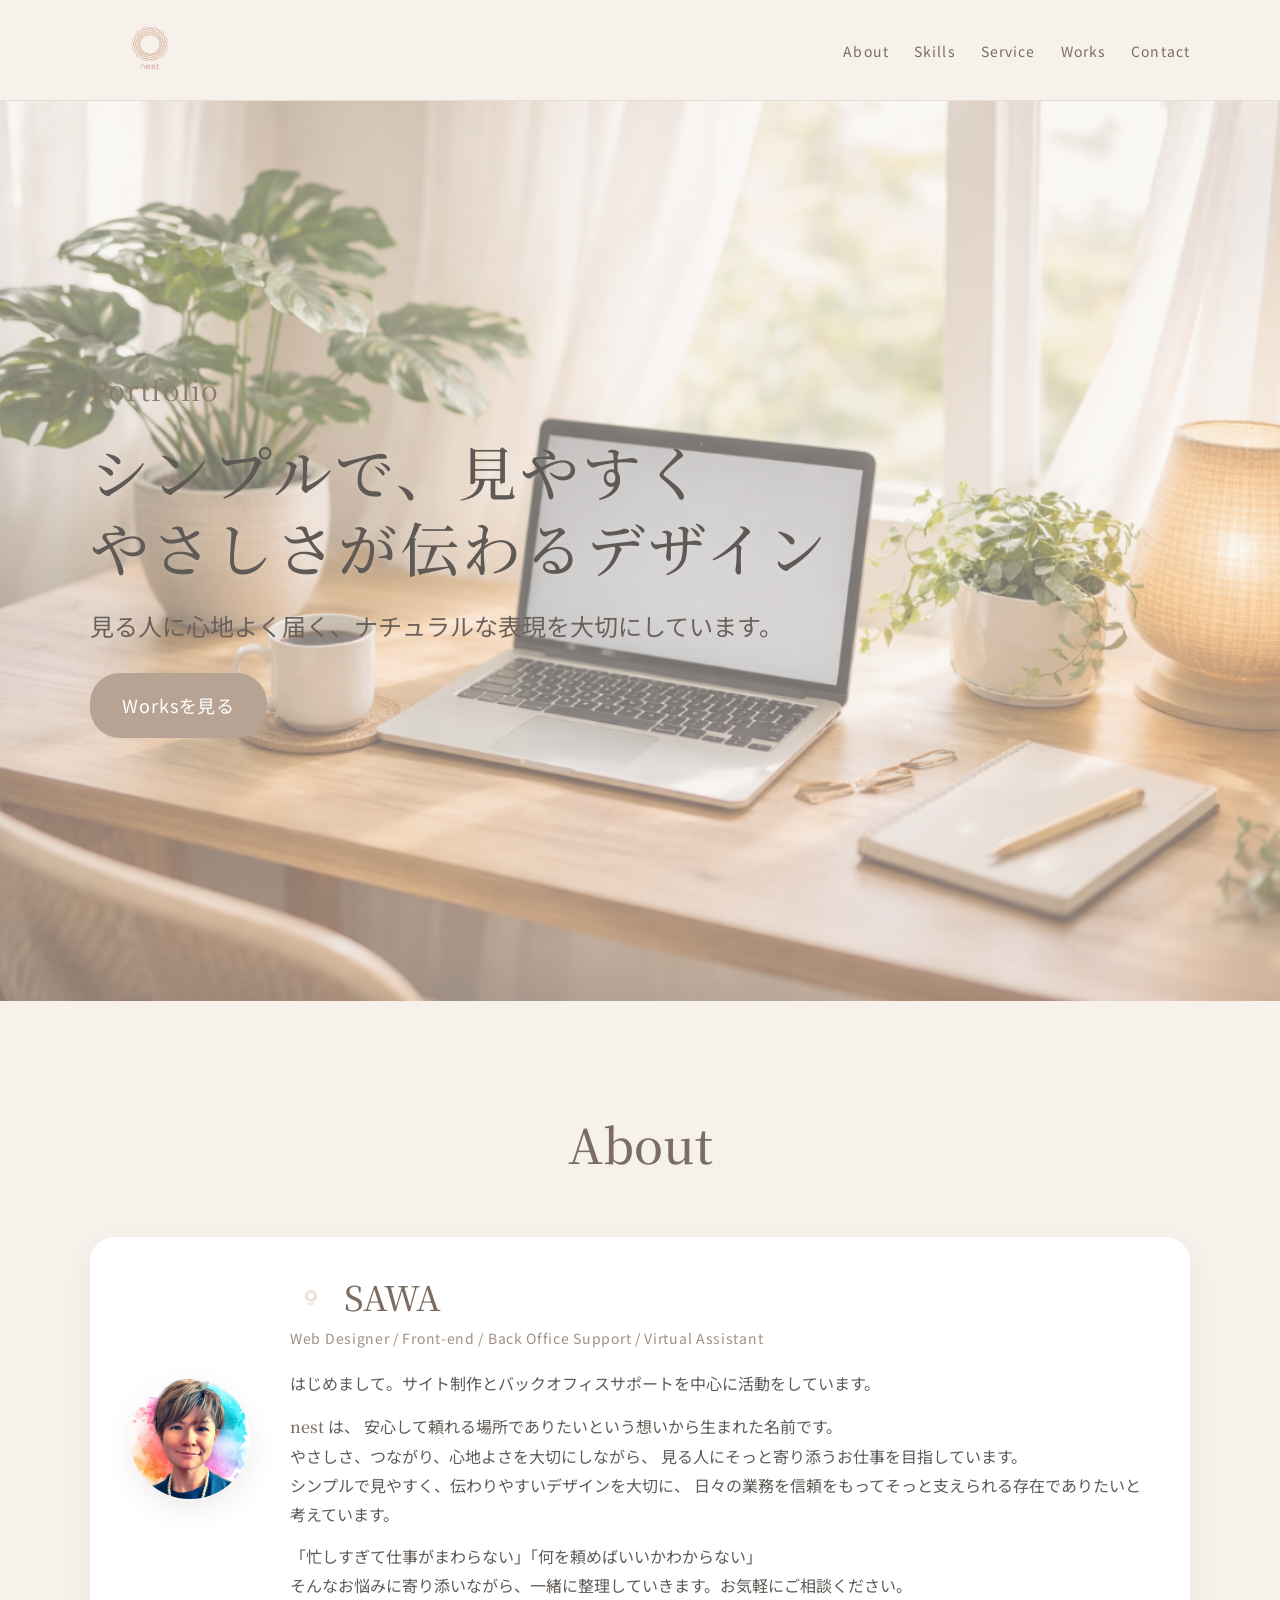
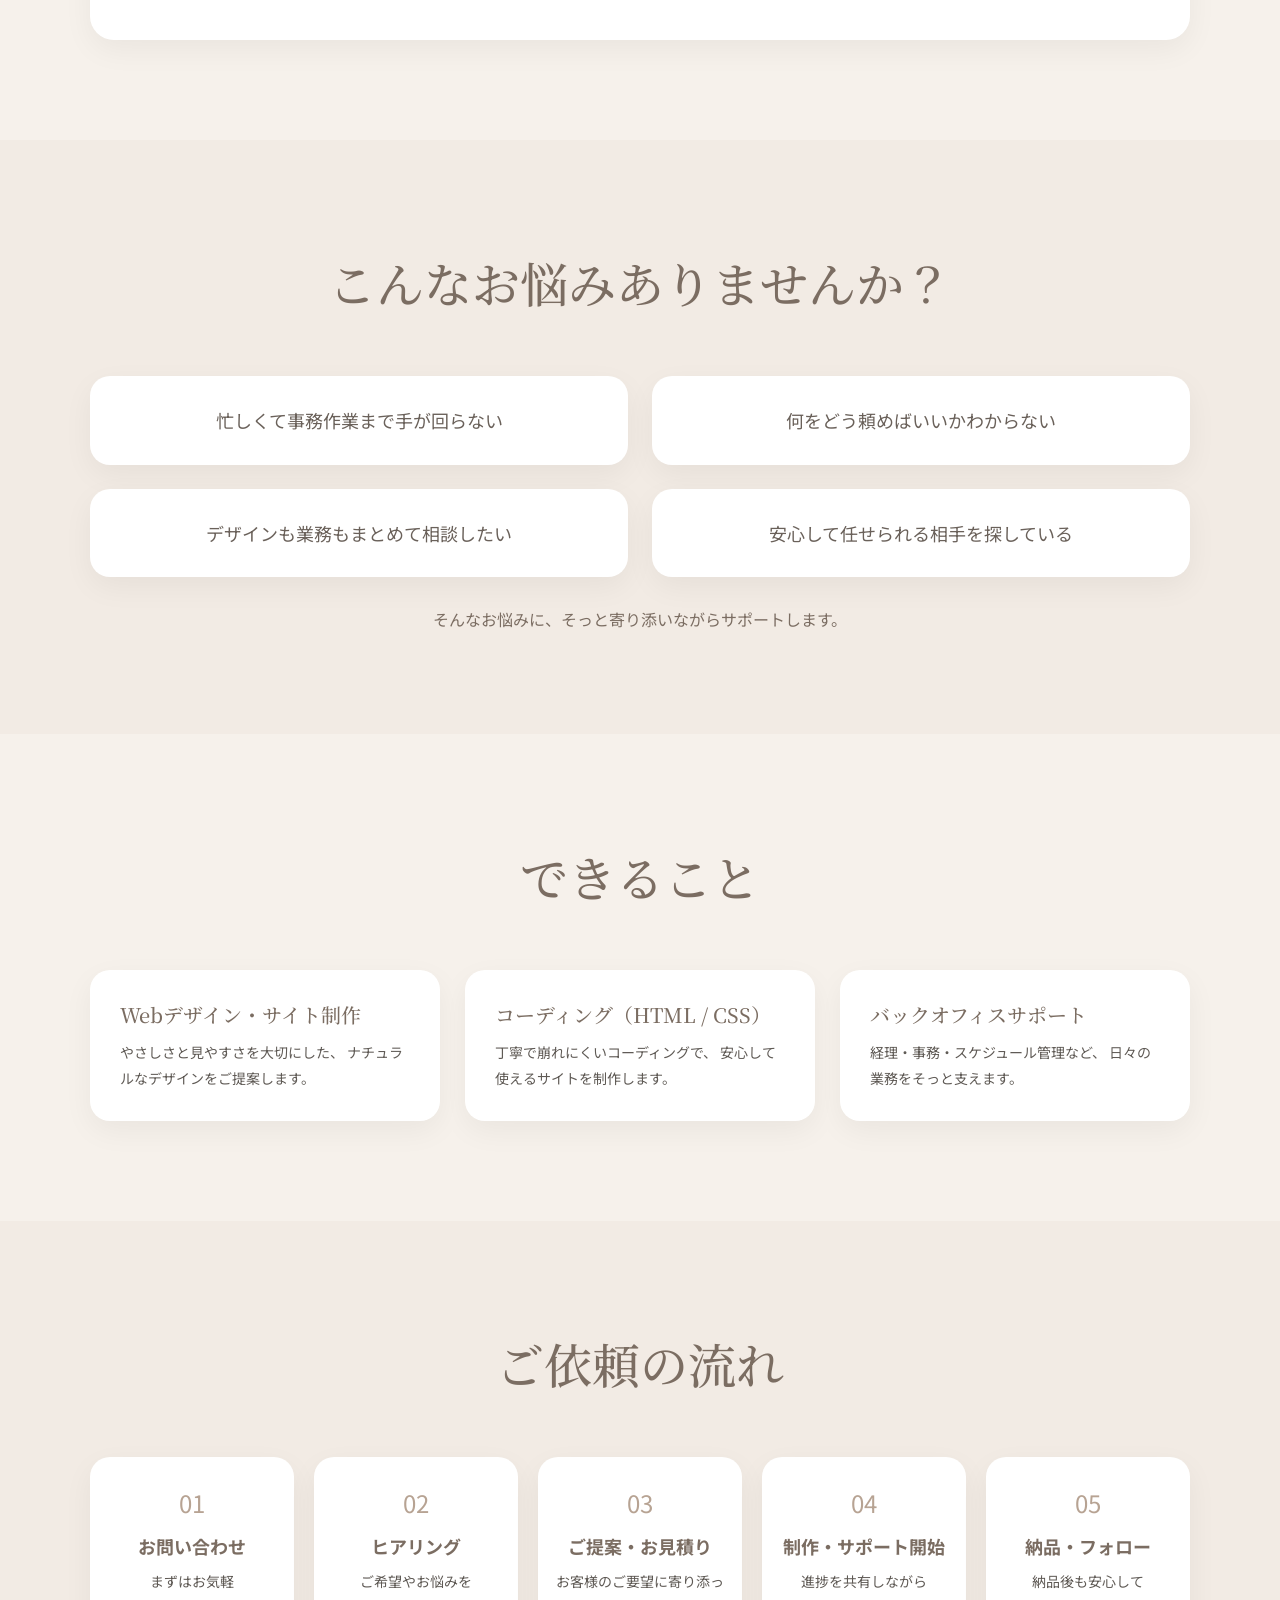
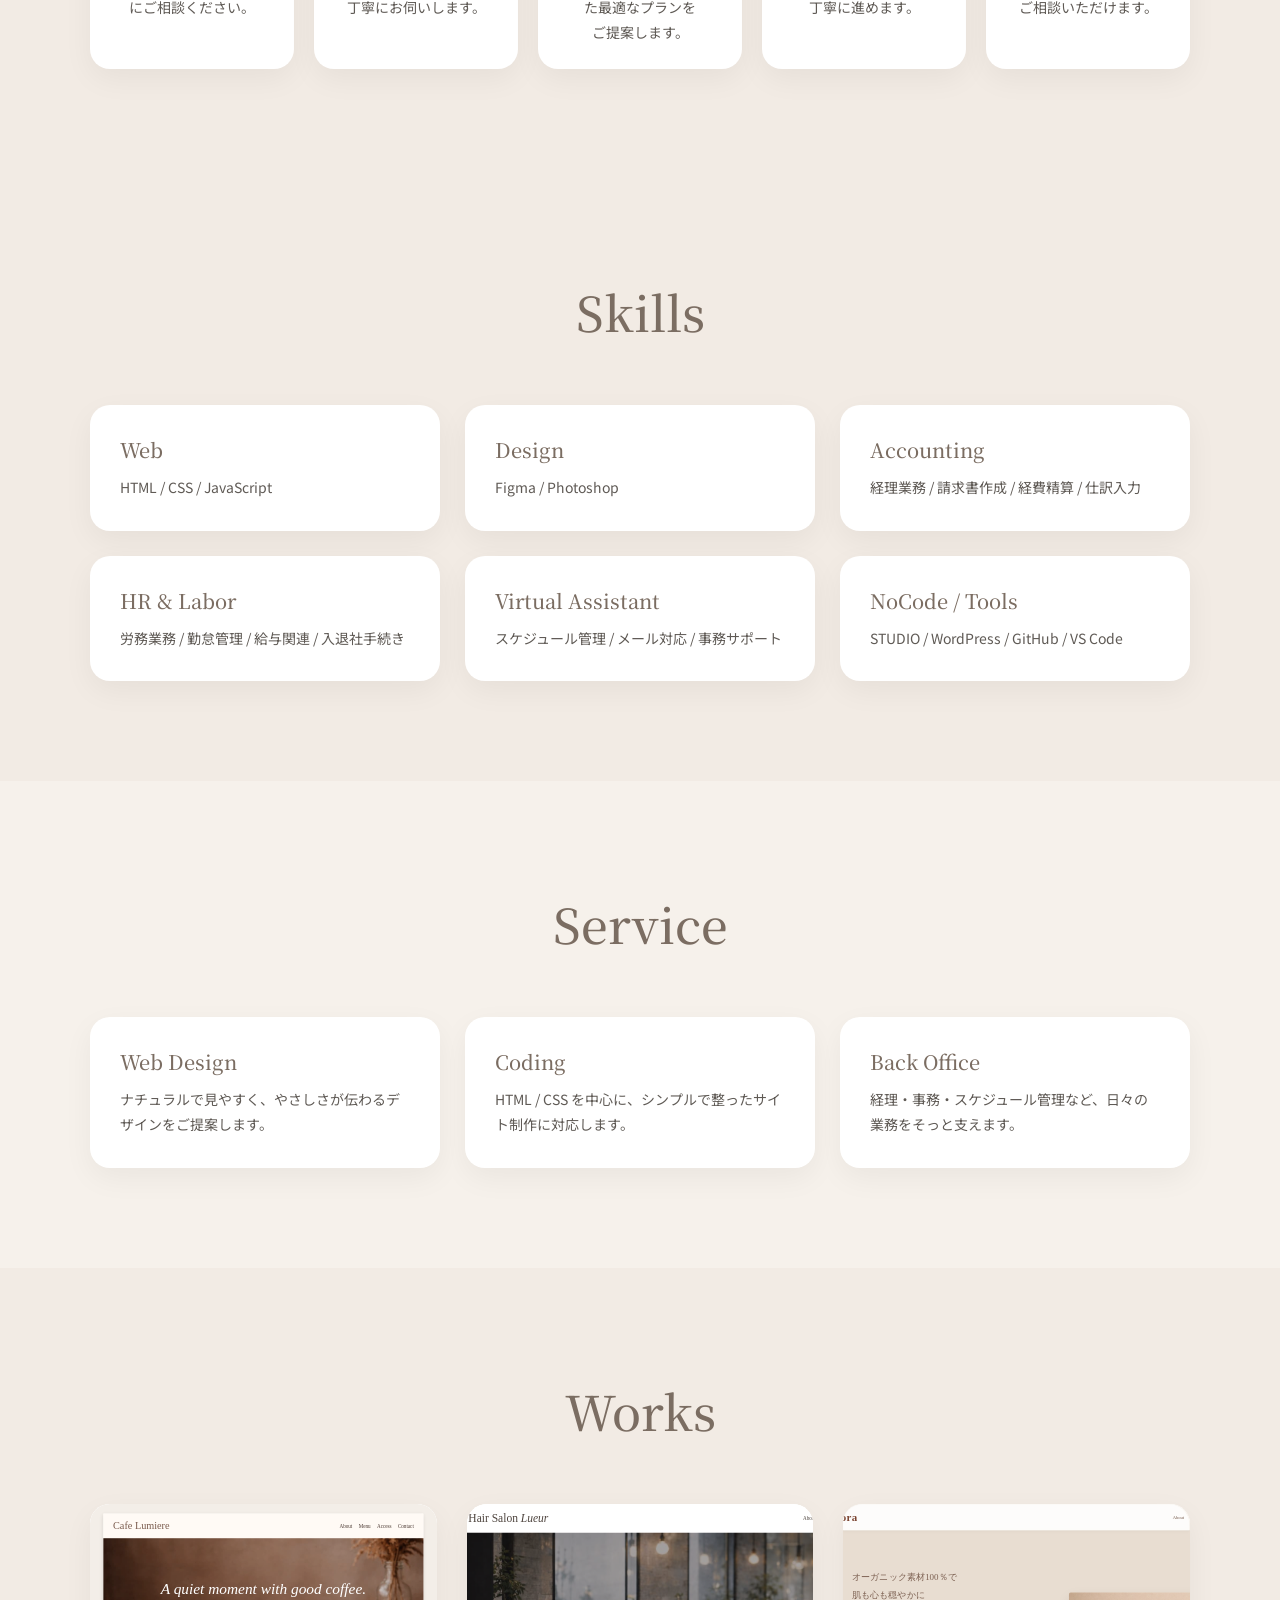
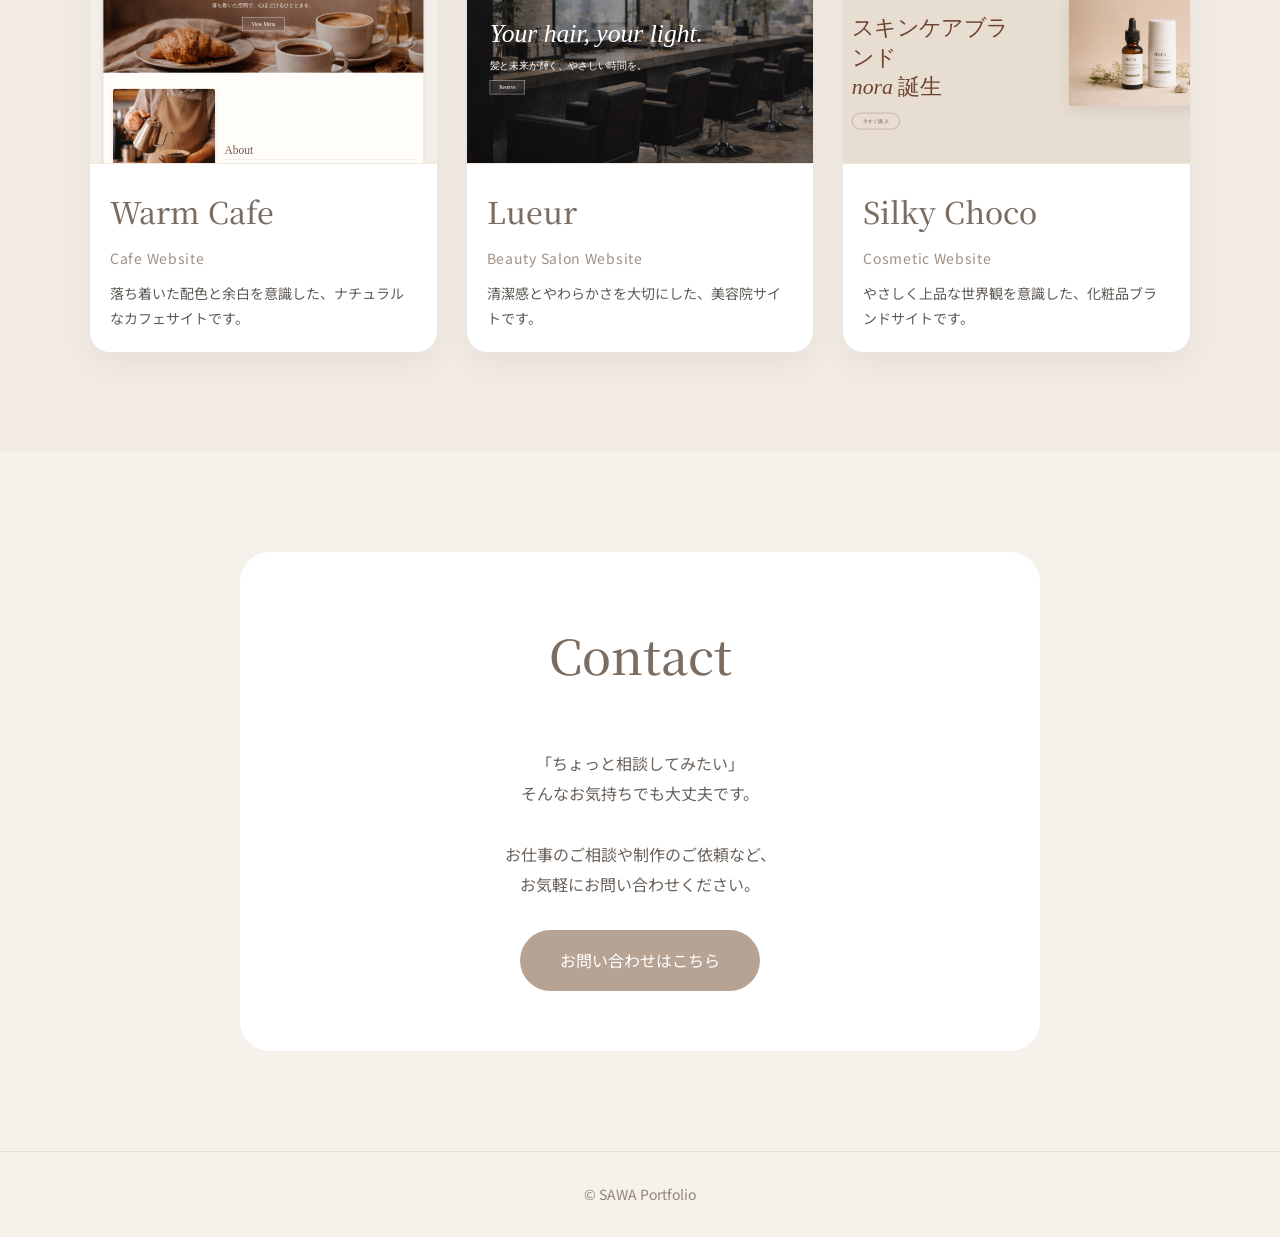
==== index.html @ d8941f95 "Add files via upload" ====
<!DOCTYPE html>
<html lang="ja">
<head>
  <meta charset="UTF-8">
  <meta name="viewport" content="width=device-width, initial-scale=1.0">
  <title>SAWA Portfolio</title>
  <meta name="description" content="Webデザインとサイト制作、バックオフィスサポートを中心に活動するSAWAのポートフォリオサイトです。何をつくりたいかわからないお悩みにも寄り添い、一緒に形にしていきます。">

  <link rel="preconnect" href="https://fonts.googleapis.com">
  <link rel="preconnect" href="https://fonts.gstatic.com" crossorigin>
  <link href="https://fonts.googleapis.com/css2?family=Noto+Serif+JP:wght@400;500;600&family=Noto+Sans+JP:wght@300;400;500&display=swap" rel="stylesheet">

  <link rel="stylesheet" href="style.css">
</head>
<body>

  <header class="header">
    <div class="container header-inner">
      <a href="index.html" class="logo">
        <img src="images/logo.png" alt="nestロゴ">
      </a>

      <nav>
        <ul class="nav">
          <li><a href="#about">About</a></li>
          <li><a href="#skills">Skills</a></li>
          <li><a href="#service">Service</a></li>
          <li><a href="#works">Works</a></li>
          <li><a href="#contact">Contact</a></li>
        </ul>
      </nav>
    </div>
  </header>

  <main>
    <section class="hero fade">
      <div class="container hero-inner">
        <div class="hero-copy">
          <p class="hero-label">Portfolio</p>

          <h1 class="hero-title fade-up delay-2">
            シンプルで、見やすく<br>
            やさしさが伝わるデザイン
          </h1>

          <p class="hero-message fade-up delay-3">
            見る人に心地よく届く、ナチュラルな表現を大切にしています。
          </p>

          <a href="#works" class="button fade-up delay-4">Worksを見る</a>
        </div>
      </div>
    </section>

    <section id="about" class="section fade">
      <div class="container">
        <h2 class="section-title">About</h2>

        <div class="about-box">
          <div class="about-image">
            <img src="images/profile.jpg" alt="SAWAのプロフィール写真">
          </div>

          <div class="about-text">
            <div class="name-row">
              <img src="images/logo.png" class="name-logo" alt="nestロゴ">
              <h3 class="profile-name">SAWA</h3>
            </div>

            <p class="profile-role">
              Web Designer / Front-end / Back Office Support / Virtual Assistant
            </p>

            <p>
              はじめまして。サイト制作とバックオフィスサポートを中心に活動をしています。
            </p>

            <div class="brand-concept">
              <p class="brand-text">
                <span class="brand-name">nest</span> は、
                安心して頼れる場所でありたいという想いから生まれた名前です。<br>
                やさしさ、つながり、心地よさを大切にしながら、
                見る人にそっと寄り添うお仕事を目指しています。
              </p>
            </div>

            <p>
              シンプルで見やすく、伝わりやすいデザインを大切に、
              日々の業務を信頼をもってそっと支えられる存在でありたいと考えています。
            </p>

            <p>
              「忙しすぎて仕事がまわらない」「何を頼めばいいかわからない」<br>
              そんなお悩みに寄り添いながら、一緒に整理していきます。お気軽にご相談ください。
            </p>
          </div>
        </div>
      </div>
    </section>
<section id="trouble" class="section soft fade">
  <div class="container">
    <h2 class="section-title">こんなお悩みありませんか？</h2>

    <div class="trouble-grid">
      <div class="trouble-card">
        <p>忙しくて事務作業まで手が回らない</p>
      </div>
      <div class="trouble-card">
        <p>何をどう頼めばいいかわからない</p>
      </div>
      <div class="trouble-card">
        <p>デザインも業務もまとめて相談したい</p>
      </div>
      <div class="trouble-card">
        <p>安心して任せられる相手を探している</p>
      </div>
    </div>

    <p class="trouble-message">
      そんなお悩みに、そっと寄り添いながらサポートします。
    </p>
  </div>
</section>
<section id="service" class="section fade">
  <div class="container">
    <h2 class="section-title">できること</h2>

    <div class="card-grid service-grid">

      <div class="card">
        <h3>Webデザイン・サイト制作</h3>
        <p>
          やさしさと見やすさを大切にした、
          ナチュラルなデザインをご提案します。
        </p>
      </div>

      <div class="card">
        <h3>コーディング（HTML / CSS）</h3>
        <p>
          丁寧で崩れにくいコーディングで、
          安心して使えるサイトを制作します。
        </p>
      </div>

      <div class="card">
        <h3>バックオフィスサポート</h3>
        <p>
          経理・事務・スケジュール管理など、
          日々の業務をそっと支えます。
        </p>
      </div>

    </div>
  </div>
</section>
<section id="flow" class="section soft fade">
  <div class="container">
    <h2 class="section-title">ご依頼の流れ</h2>

    <div class="flow-grid">

      <div class="flow-card">
        <span class="flow-number">01</span>
        <h3>お問い合わせ</h3>
        <p>まずはお気軽<br>にご相談ください。</p>
      </div>

      <div class="flow-card">
        <span class="flow-number">02</span>
        <h3>ヒアリング</h3>
        <p>ご希望やお悩みを<br>丁寧にお伺いします。</p>
      </div>

      <div class="flow-card">
        <span class="flow-number">03</span>
        <h3>ご提案・お見積り</h3>
        <p>お客様のご要望に寄り添った最適なプランを<br>ご提案します。</p>
      </div>

      <div class="flow-card">
        <span class="flow-number">04</span>
        <h3>制作・サポート開始</h3>
        <p>進捗を共有しながら<br>丁寧に進めます。</p>
      </div>

      <div class="flow-card">
        <span class="flow-number">05</span>
        <h3>納品・フォロー</h3>
        <p>納品後も安心して<br>ご相談いただけます。</p>
      </div>

    </div>
  </div>
</section>
    <section id="skills" class="section soft fade">
      <div class="container">
        <h2 class="section-title">Skills</h2>

        <div class="card-grid skills-grid">
          <div class="card">
            <h3>Web</h3>
            <p>HTML / CSS / JavaScript</p>
          </div>

          <div class="card">
            <h3>Design</h3>
            <p>Figma / Photoshop</p>
          </div>

          <div class="card">
            <h3>Accounting</h3>
            <p>経理業務 / 請求書作成 / 経費精算 / 仕訳入力</p>
          </div>

          <div class="card">
            <h3>HR &amp; Labor</h3>
            <p>労務業務 / 勤怠管理 / 給与関連 / 入退社手続き</p>
          </div>

          <div class="card">
            <h3>Virtual Assistant</h3>
            <p>スケジュール管理 / メール対応 / 事務サポート</p>
          </div>

          <div class="card">
            <h3>NoCode / Tools</h3>
            <p>STUDIO / WordPress / GitHub / VS Code</p>
          </div>
        </div>
      </div>
    </section>

    <section id="service" class="section fade">
      <div class="container">
        <h2 class="section-title">Service</h2>

        <div class="card-grid skills-grid">
          <div class="card">
            <h3>Web Design</h3>
            <p>ナチュラルで見やすく、やさしさが伝わるデザインをご提案します。</p>
          </div>

          <div class="card">
            <h3>Coding</h3>
            <p>HTML / CSS を中心に、シンプルで整ったサイト制作に対応します。</p>
          </div>

          <div class="card">
            <h3>Back Office</h3>
            <p>経理・事務・スケジュール管理など、日々の業務をそっと支えます。</p>
          </div>
        </div>
      </div>
    </section>

    <section id="works" class="section soft fade">
      <div class="container">
        <h2 class="section-title">Works</h2>

        <div class="works-grid">
          <a href="cafe.html" class="work">
            <div class="work-frame">
              <iframe src="works/cafe-site/index.html" title="Warm Cafe プレビュー" loading="lazy"></iframe>
              <span class="work-overlay">view Project</span>
            </div>
            <div class="work-body">
              <h3>Warm Cafe</h3>
              <p class="work-category">Cafe Website</p>
              <p class="work-description">
                落ち着いた配色と余白を意識した、ナチュラルなカフェサイトです。
              </p>
            </div>
          </a>

          <a href="beauty.html" class="work work-beauty">
            <div class="work-frame">
              <iframe src="works/beauty-site/index.html" title="Lueur プレビュー" loading="lazy"></iframe>
              <span class="work-overlay">view Project</span>
            </div>
            <div class="work-body">
              <h3>Lueur</h3>
              <p class="work-category">Beauty Salon Website</p>
              <p class="work-description">
                清潔感とやわらかさを大切にした、美容院サイトです。
              </p>
            </div>
          </a>

          <a href="cosmetic.html" class="work work-cosmetic">
            <div class="work-frame">
              <iframe src="works/cosmetic-site/index.html" title="Silky Choco プレビュー" loading="lazy"></iframe>
              <span class="work-overlay">view Project</span>
            </div>
            <div class="work-body">
              <h3>Silky Choco</h3>
              <p class="work-category">Cosmetic Website</p>
              <p class="work-description">
                やさしく上品な世界観を意識した、化粧品ブランドサイトです。
              </p>
            </div>
          </a>
        </div>
      </div>
    </section>

<section id="contact" class="section fade">
  <div class="container">
    <div class="contact-box">

      <h2 class="section-title">Contact</h2>

      <p class="contact-text">
        「ちょっと相談してみたい」<br>
        そんなお気持ちでも大丈夫です。<br><br>
        お仕事のご相談や制作のご依頼など、<br>
        お気軽にお問い合わせください。
      </p>

      <a href="https://forms.gle/thsWUJaauXYp8eBP9" target="_blank" class="contact-button">
        お問い合わせはこちら
      </a>

    </div>
  </div>
</section>
  </main>

  <footer class="footer">
    <div class="container">
      <p>© SAWA Portfolio</p>
    </div>
  </footer>

  <script src="script.js"></script>
</body>
</html>
---- style.css ----
* {
  margin: 0;
  padding: 0;
  box-sizing: border-box;
}

html {
  scroll-behavior: smooth;
}

body {
  font-family: "Noto Sans JP", sans-serif;
  background: #f6f1eb;
  color: #5f5a55;
  line-height: 1.8;
}

img {
  width: 100%;
  display: block;
}

a {
  text-decoration: none;
  color: inherit;
}

ul {
  list-style: none;
}

iframe {
  display: block;
}

.container {
  width: 90%;
  max-width: 1100px;
  margin: 0 auto;
}

.section {
  padding: 100px 0;
}

.soft {
  background: #f2ebe4;
}

.section-title {
  font-family: "Noto Serif JP", serif;
  font-size: 48px;
  text-align: center;
  color: #7b6d62;
  margin-bottom: 50px;
  font-weight: 500;
}

/* header */
.header {
  background: rgba(246, 241, 235, 0.95);
  border-bottom: 1px solid #e7ddd3;
  position: sticky;
  top: 0;
  z-index: 100;
  backdrop-filter: blur(8px);
}

.header-inner {
  display: flex;
  justify-content: space-between;
  align-items: center;
  padding: 10px 0;
  gap: 24px;
}

.logo img {
  width: 120px;
  height: auto;
}

.nav {
  display: flex;
  gap: 25px;
  flex-wrap: wrap;
  justify-content: flex-end;
}

.nav a {
  position: relative;
  color: #7b6d62;
  font-size: 14px;
  letter-spacing: 0.08em;
}

.nav a::after {
  content: "";
  position: absolute;
  left: 0;
  bottom: -4px;
  width: 0;
  height: 1px;
  background: #7b6d62;
  transition: 0.3s;
}

.nav a:hover::after {
  width: 100%;
}

/* hero */
.hero {
  min-height: 100vh;
  background:
    linear-gradient(
      rgba(246, 241, 235, 0.45),
      rgba(246, 241, 235, 0.45)
    ),
    url("images/desk.jpg");
  background-size: cover;
  background-position: center;
  display: flex;
  align-items: center;
  animation: heroZoom 18s ease-in-out infinite alternate;
}

.hero-inner {
  width: 100%;
}

.hero-copy {
  max-width: 900px;
}

.hero-label {
  font-family: "Noto Serif JP", serif;
  font-size: 28px;
  color: #8c7b6d;
  letter-spacing: 0.04em;
  margin-bottom: 18px;
}

.hero-title {
  font-family: "Noto Serif JP", serif;
  letter-spacing: 0.05em;
  line-height: 1.3;
  font-size: 59px;
  color: #5f5a55;
  font-weight: 500;
  margin-bottom: 18px;
  text-shadow: 0 1px 8px rgba(255, 255, 255, 0.18);
}

.hero-message {
  font-size: 24px;
  line-height: 1.8;
  color: #6a615a;
  margin-bottom: 26px;
  max-width: 760px;
}

.button {
  display: inline-block;
  background: #b7a393;
  color: #ffffff;
  padding: 16px 32px;
  border-radius: 30px;
  letter-spacing: 0.05em;
  transition: 0.3s;
  font-size: 18px;
}

.button:hover {
  opacity: 0.85;
}

@keyframes heroZoom {
  0% {
    background-size: 100%;
  }
  100% {
    background-size: 110%;
  }
}

/* about */
.about-box {
  display: flex;
  gap: 40px;
  align-items: center;
  background: #ffffff;
  padding: 40px;
  border-radius: 24px;
  box-shadow: 0 10px 30px rgba(0, 0, 0, 0.05);
}

.about-image {
  flex-shrink: 0;
}

.about-image img {
  width: 120px;
  height: 120px;
  object-fit: cover;
  border-radius: 50%;
  box-shadow: 0 10px 30px rgba(0, 0, 0, 0.08);
}

.about-text {
  flex: 1;
}

.name-row {
  display: flex;
  align-items: center;
  gap: 12px;
  margin-bottom: 8px;
}

.name-logo {
  width: 42px;
  height: auto;
  flex-shrink: 0;
}

.profile-name {
  font-family: "Noto Serif JP", serif;
  font-size: 34px;
  color: #7b6d62;
  font-weight: 500;
  line-height: 1.2;
}

.profile-role {
  color: #a08f82;
  font-size: 14px;
  letter-spacing: 0.05em;
  margin-bottom: 18px;
  line-height: 1.8;
}

.about-text p + p {
  margin-top: 14px;
}

.brand-concept {
  margin-top: 14px;
}

.brand-name {
  font-family: "Noto Serif JP", serif;
  color: #7b6d62;
  font-weight: 500;
}

/* cards */
.card-grid {
  display: grid;
  gap: 25px;
}

.skills-grid {
  grid-template-columns: repeat(3, 1fr);
}

.card {
  display: block;
  background: #ffffff;
  padding: 30px;
  border-radius: 20px;
  box-shadow: 0 10px 30px rgba(0, 0, 0, 0.05);
  transition: 0.3s;
}

.card:hover {
  transform: translateY(-8px);
  box-shadow: 0 20px 40px rgba(0, 0, 0, 0.08);
}

.card h3 {
  font-family: "Noto Serif JP", serif;
  font-size: 20px;
  line-height:1.5;
  color: #7b6d62;
  margin-bottom: 10px;
  font-weight: 500;
}

.card p {
  font-size: 14px;
  color: #5f5a55;
}

/* works */
.works-grid {
  display: grid;
  grid-template-columns: repeat(3, 1fr);
  gap: 30px;
}

.work {
  display: block;
  background: #ffffff;
  border-radius: 20px;
  overflow: hidden;
  box-shadow: 0 10px 30px rgba(0, 0, 0, 0.05);
  transition: 0.3s;
}

.work:hover {
  transform: translateY(-8px);
  box-shadow: 0 20px 40px rgba(0, 0, 0, 0.08);
}

.work-frame {
  width: 100%;
  height: 260px;
  overflow: hidden;
  background: #fff;
  border-bottom: 1px solid #f0e7df;
  position: relative;
}

.work-frame iframe {
  width: 1440px;
  height: 900px;
  border: none;
  position: absolute;
  top: 0;
  left: 50%;
  transform: translateX(-50%) scale(0.32);
  transform-origin: top center;
  pointer-events: none;
}

.work-overlay {
  position: absolute;
  inset: 0;
  display: flex;
  align-items: center;
  justify-content: center;
  color: #fff;
  font-size: 20px;
  letter-spacing: 0.06em;
  opacity: 0;
  transition: 0.3s;
  background: rgba(60, 52, 46, 0.45);
}

.work:hover .work-overlay {
  opacity: 1;
}

.work-beauty .work-frame iframe {
  transform: translateX(-47%) scale(0.32);
}

.work-cosmetic .work-frame iframe {
  transform: translateX(-48%) scale(0.32);
}

.work-body {
  padding: 20px;
}

.work h3 {
  margin-bottom: 8px;
  font-family: "Noto Serif JP", serif;
  font-size: 30px;
  color: #7b6d62;
  font-weight: 500;
}

.work-category {
  margin-bottom: 10px;
  font-size: 14px;
  color: #a08f82;
  letter-spacing: 0.05em;
}

.work-description {
  font-size: 14px;
  color: #5f5a55;
  line-height: 1.8;
}

/* contact */
.contact {
  text-align: center;
  background: #ffffff;
  padding: 50px;
  border-radius: 24px;
  box-shadow: 0 10px 30px rgba(0, 0, 0, 0.05);
}

.contact p {
  margin-bottom: 24px;
}

/* footer */
.footer {
  text-align: center;
  padding: 30px 0;
  border-top: 1px solid #e7ddd3;
  color: #8f857d;
  font-size: 14px;
}

/* detail */
.detail-page {
  padding-bottom: 80px;
}

.detail-hero {
  padding: 80px 0 40px;
}

.detail-container {
  max-width: 900px;
}

.back-link {
  display: inline-block;
  margin-bottom: 24px;
  color: #a08f82;
  font-size: 14px;
}

.detail-category {
  color: #a08f82;
  font-size: 14px;
  letter-spacing: 0.1em;
  margin-bottom: 12px;
  text-transform: uppercase;
}

.detail-title {
  font-family: "Noto Serif JP", serif;
  font-size: 58px;
  line-height: 1.1;
  color: #7b6d62;
  margin-bottom: 18px;
  font-weight: 500;
}

.detail-lead {
  max-width: 760px;
  color: #6b645e;
}

.detail-section {
  padding: 20px 0 60px;
}

.detail-block + .detail-block {
  margin-top: 50px;
}

.detail-heading {
  font-family: "Noto Serif JP", serif;
  font-size: 36px;
  color: #7b6d62;
  margin-bottom: 18px;
  font-weight: 500;
}

.detail-heading-small {
  font-family: "Noto Serif JP", serif;
  font-size: 28px;
  color: #7b6d62;
  margin-bottom: 12px;
  font-weight: 500;
}

.site-preview {
  background: #ffffff;
  padding: 20px;
  border-radius: 20px;
  box-shadow: 0 10px 30px rgba(0, 0, 0, 0.05);
  margin-bottom: 20px;
}

.site-preview iframe {
  width: 100%;
  height: 800px;
  border: none;
  border-radius: 10px;
  background: #fff;
}

.preview-note {
  margin: 16px 0 20px;
  font-size: 14px;
  color: #8a7f74;
}

.detail-info-grid {
  display: grid;
  grid-template-columns: repeat(2, 1fr);
  gap: 24px;
  margin-top: 50px;
}

.detail-card {
  background: #ffffff;
  padding: 24px;
  border-radius: 20px;
  box-shadow: 0 10px 30px rgba(0, 0, 0, 0.05);
}

.detail-list {
  list-style: disc;
  padding-left: 1.2em;
}

.detail-list li + li {
  margin-top: 8px;
}

/* fade */
.fade-up {
  opacity: 0;
  transform: translateY(20px);
  animation: fadeUp 1s ease forwards;
}

.delay-1 {
  animation-delay: 0.2s;
}

.delay-2 {
  animation-delay: 0.5s;
}

.delay-3 {
  animation-delay: 0.8s;
}

.delay-4 {
  animation-delay: 1.1s;
}

@keyframes fadeUp {
  to {
    opacity: 1;
    transform: translateY(0);
  }
}

.fade {
  opacity: 0;
  transform: translateY(30px);
  transition: opacity 0.8s ease, transform 0.8s ease;
}

.fade.show {
  opacity: 1;
  transform: translateY(0);
}

/* responsive */
@media (max-width: 1024px) {
  .hero-title {
    font-size: 48px;
  }

  .hero-message {
    font-size: 20px;
  }

  .skills-grid,
  .works-grid {
    grid-template-columns: repeat(2, 1fr);
  }
}
/* 見出し下の余白 */
.section-lead {
  text-align: center;
  font-size: 18px;
  color: #8c7b6d;
  margin-bottom: 36px;
}

/* お悩み */
.trouble-grid {
  display: grid;
  grid-template-columns: repeat(2, 1fr);
  gap: 24px;
}

.trouble-card {
  background: #ffffff;
  border-radius: 20px;
  padding: 28px 24px;
  box-shadow: 0 10px 30px rgba(0, 0, 0, 0.05);
  text-align: center;
}

.trouble-card p {
  font-size: 18px;
  color: #6a615a;
  line-height: 1.8;
}

.trouble-message {
  text-align: center;
  margin-top: 28px;
  font-size: 16px;
  color: #7b6d62;
}

/* サービス */
.service-grid {
  grid-template-columns: repeat(3, 1fr);
}

/* 流れ */
.flow-grid {
  display: grid;
  grid-template-columns: repeat(5, 1fr);
  gap: 20px;
}

.flow-card {
  background: #ffffff;
  border-radius: 20px;
  padding: 24px 18px;
  box-shadow: 0 10px 30px rgba(0, 0, 0, 0.05);
  text-align: center;
}

.flow-number {
  display: inline-block;
  font-size: 24px;
  color: #b7a393;
  margin-bottom: 10px;
}

.flow-card h3 {
  font-size: 18px;
  line-height: 1.4;
  color: #7b6d62;
  margin-bottom: 10px;
}

.flow-card p {
  font-size: 14px;
  line-height: 1.8;
}

/* スマホ */
@media (max-width: 768px) {
  .trouble-grid,
  .service-grid,
  .flow-grid {
    grid-template-columns: 1fr;
  }

  .trouble-card p {
    font-size: 16px;
  }

  .flow-card h3 {
    font-size: 18px;
  }
}
@media (max-width: 768px) {
  .section {
    padding: 70px 0;
  }

  .section-title {
    font-size: 38px;
    margin-bottom: 36px;
  }

  .header-inner {
    flex-direction: column;
    gap: 14px;
  }

  .logo img {
    width: 90px;
  }

  .nav {
    gap: 14px;
    justify-content: center;
  }

  .nav a {
    font-size: 12px;
  }

  .hero {
    min-height: 78vh;
    padding: 40px 0;
    background-position: center;
    animation: none;
  }

  .hero-copy {
    max-width: 100%;
  }

  .hero-label {
    font-size: 18px;
    margin-bottom: 10px;
  }

  .hero-title {
    font-size: 32px;
    line-height: 1.5;
    margin-bottom: 14px;
  }

  .hero-message {
    font-size: 16px;
    line-height: 1.9;
    margin-bottom: 20px;
  }

  .button {
    font-size: 15px;
    padding: 12px 24px;
  }

  .about-box {
    flex-direction: column;
    align-items: center;
    text-align: center;
    padding: 28px 18px;
    gap: 24px;
  }

  .about-image img {
    width: 110px;
    height: 110px;
  }

  .about-text {
    width: 100%;
  }

  .name-row {
    flex-direction: column;
    justify-content: center;
    gap: 10px;
    margin-bottom: 10px;
  }

  .name-logo {
    width: 60px;
  }

  .profile-name {
    font-size: 30px;
  }

  .profile-role {
    font-size: 13px;
    text-align: center;
    margin-bottom: 18px;
    letter-spacing: 0.03em;
  }

  .about-text p {
    text-align: left;
    font-size: 15px;
    line-height: 1.9;
  }

  .skills-grid,
  .works-grid,
  .detail-info-grid {
    grid-template-columns: 1fr;
  }

  .card h3,
  .work h3 {
    font-size: 24px;
  }

  .contact {
    padding: 36px 20px;
  }

  .detail-title {
    font-size: 40px;
  }

  .detail-heading {
    font-size: 30px;
  }

  .detail-heading-small {
    font-size: 24px;
  }

  .site-preview iframe {
    height: 520px;
  }
}
.contact-box {
  background: #ffffff;
  border-radius: 30px;
  padding: 60px 20px;
  text-align: center;
  max-width: 800px;
  margin: 0 auto;
}

.contact-text {
  font-size: 16px;
  line-height: 1.9;
  color: #6a615a;
  margin-bottom: 30px;
}

.contact-button {
  display: inline-block;
  background: #b7a393;
  color: #ffffff;
  padding: 16px 40px;
  border-radius: 50px;
  text-decoration: none;
  font-size: 16px;
  transition: 0.3s;
}

/* ホバー */
.contact-button:hover {
  background: #a08d7e;
}

/* スマホ */
@media (max-width: 768px) {
  .contact-box {
    padding: 40px 16px;
  }

  .contact-text {
    font-size: 14px;
  }

  .contact-button {
    font-size: 14px;
    padding: 14px 30px;
  }
}
@media (max-width: 480px) {
  .container {
    width: 92%;
  }

  .section-title {
    font-size: 32px;
  }

  .hero-title {
    font-size: 28px;
  }

  .hero-message {
    font-size: 15px;
  }

  .nav {
    gap: 10px;
  }

  .nav a {
    font-size: 11px;
  }

  .work-frame {
    height: 220px;
  }
}
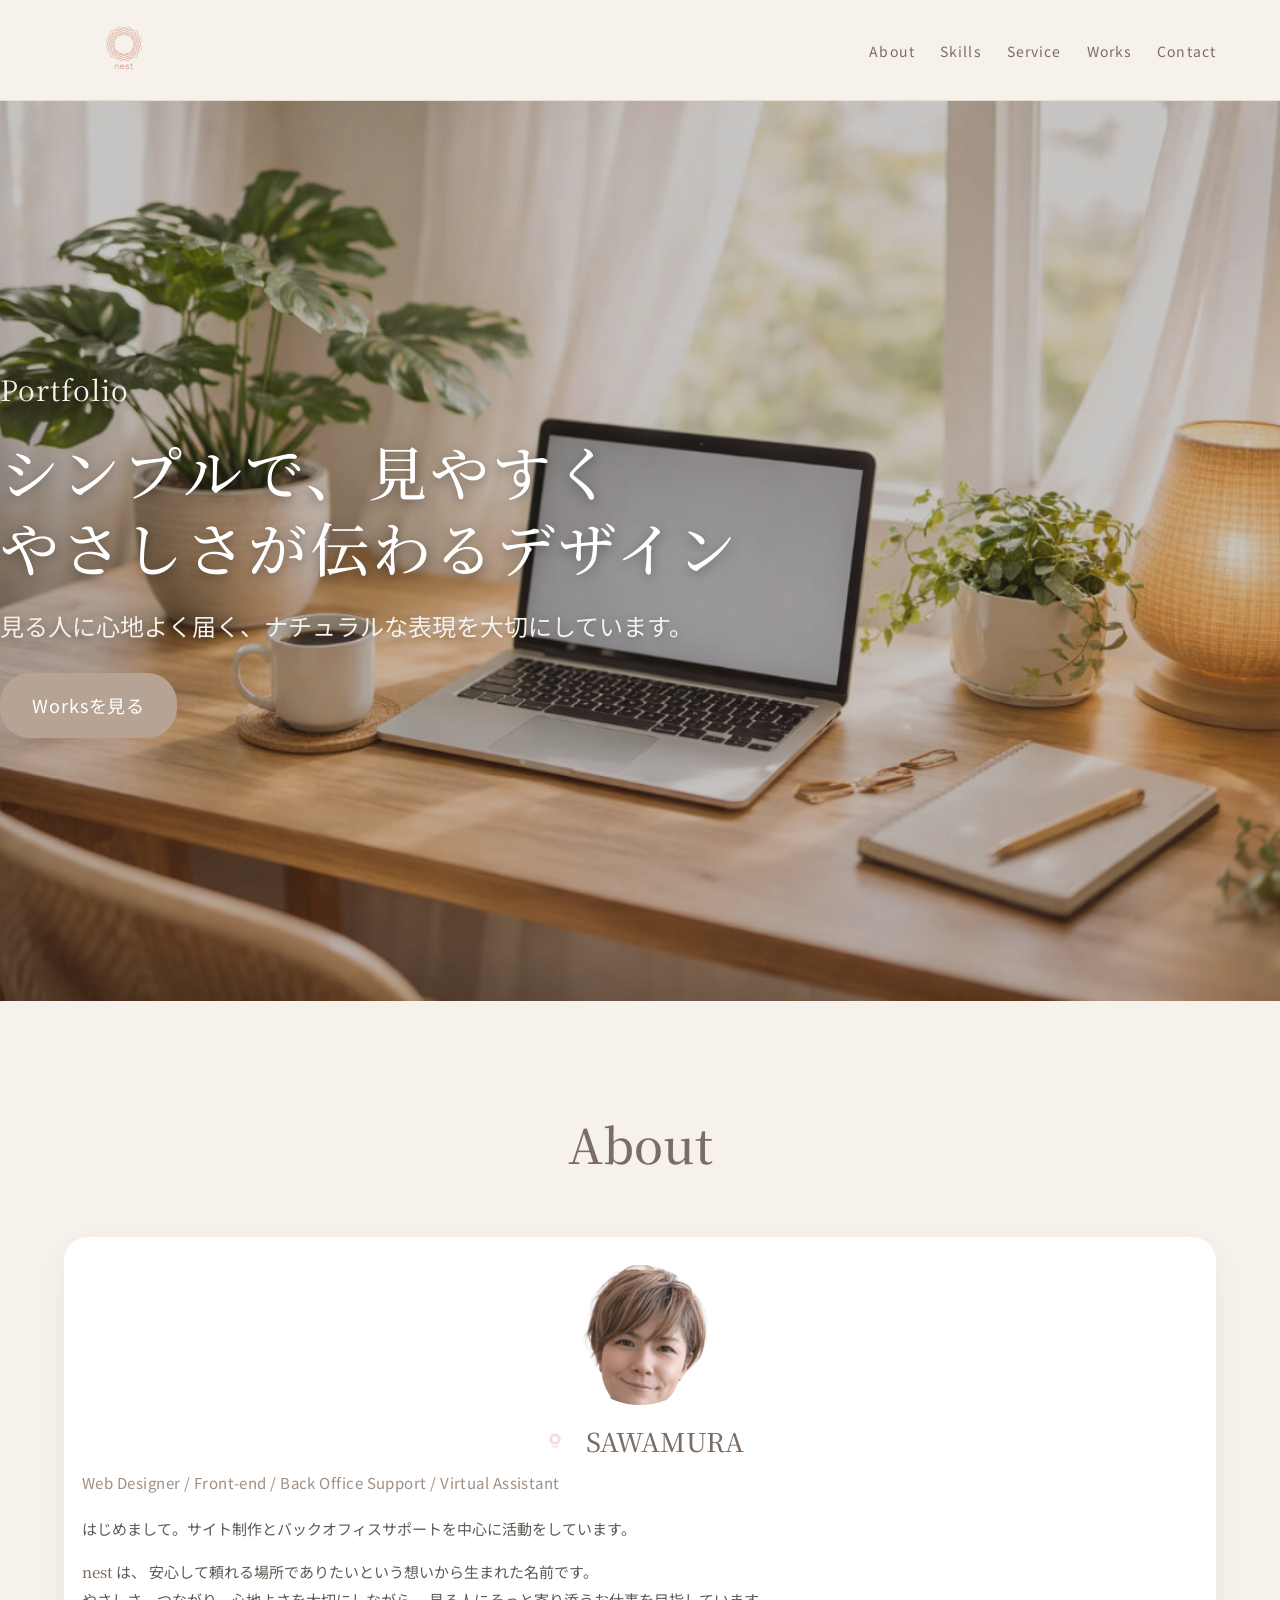
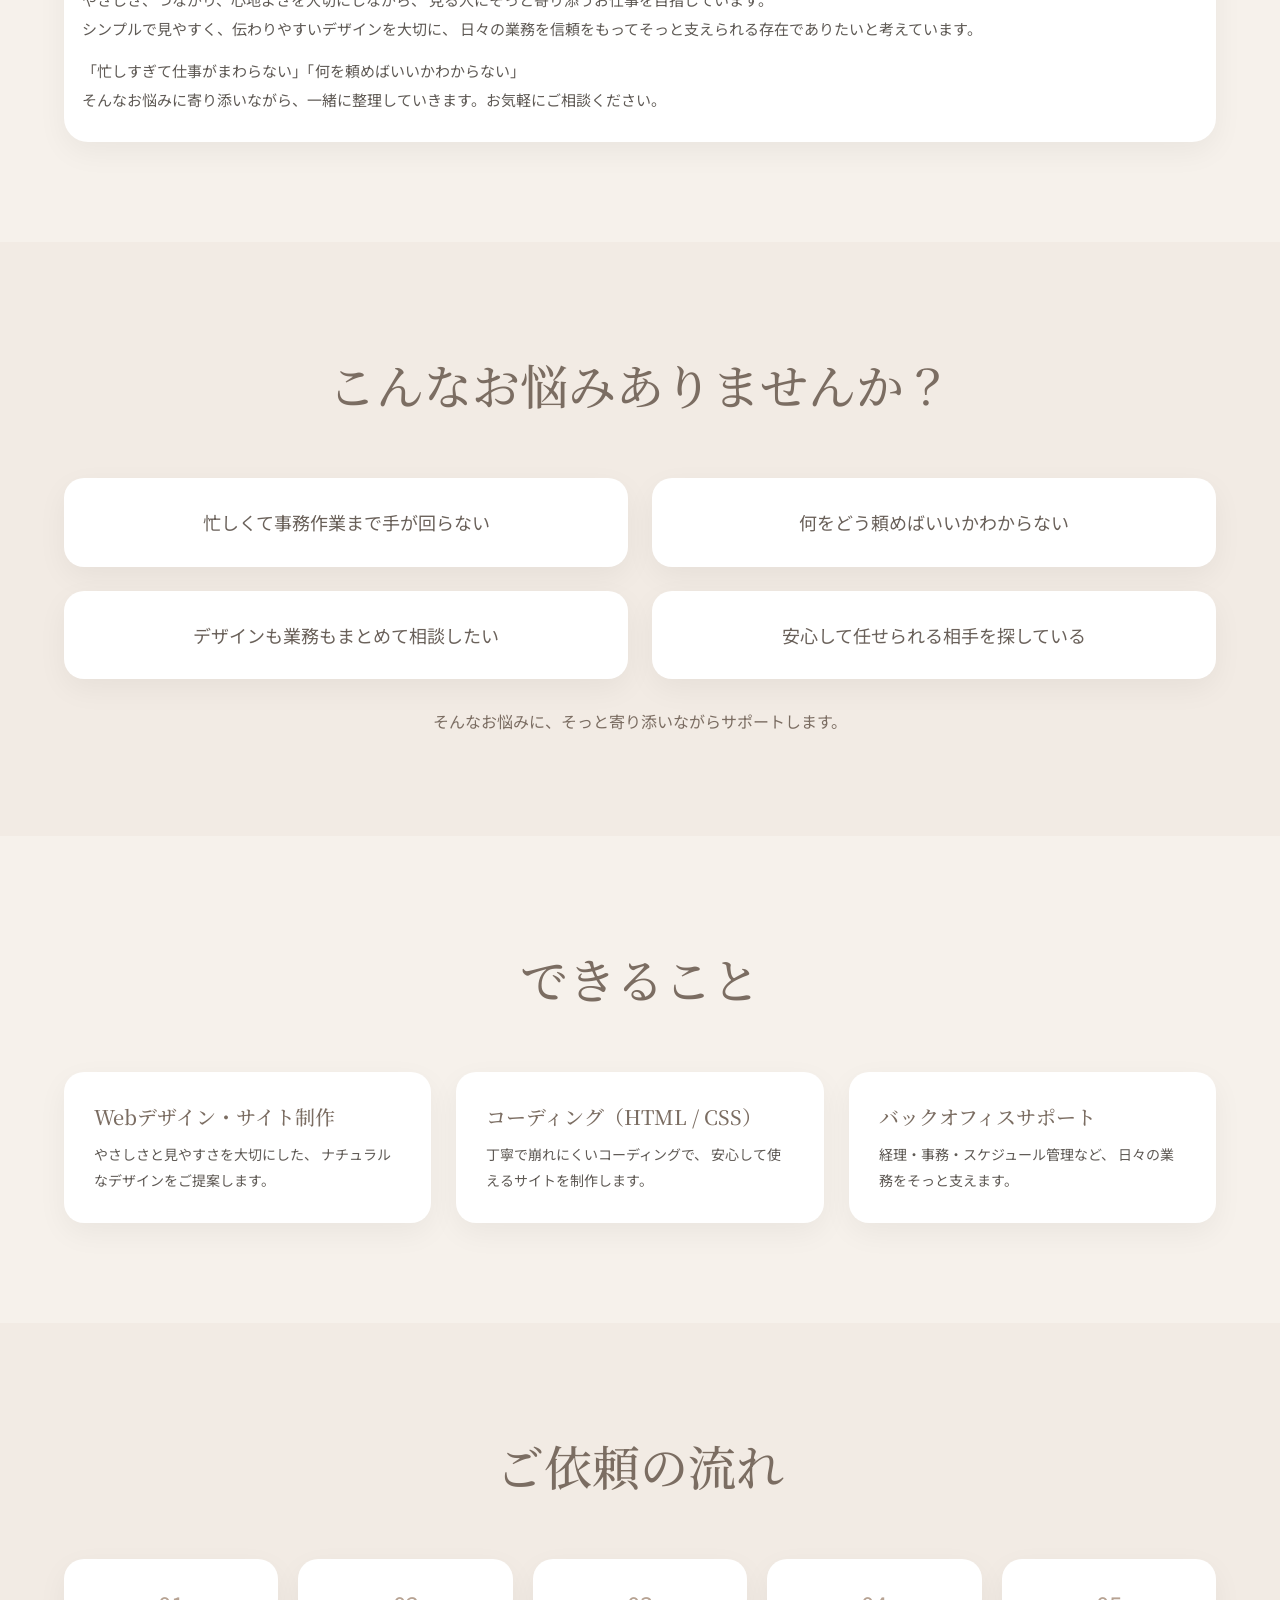
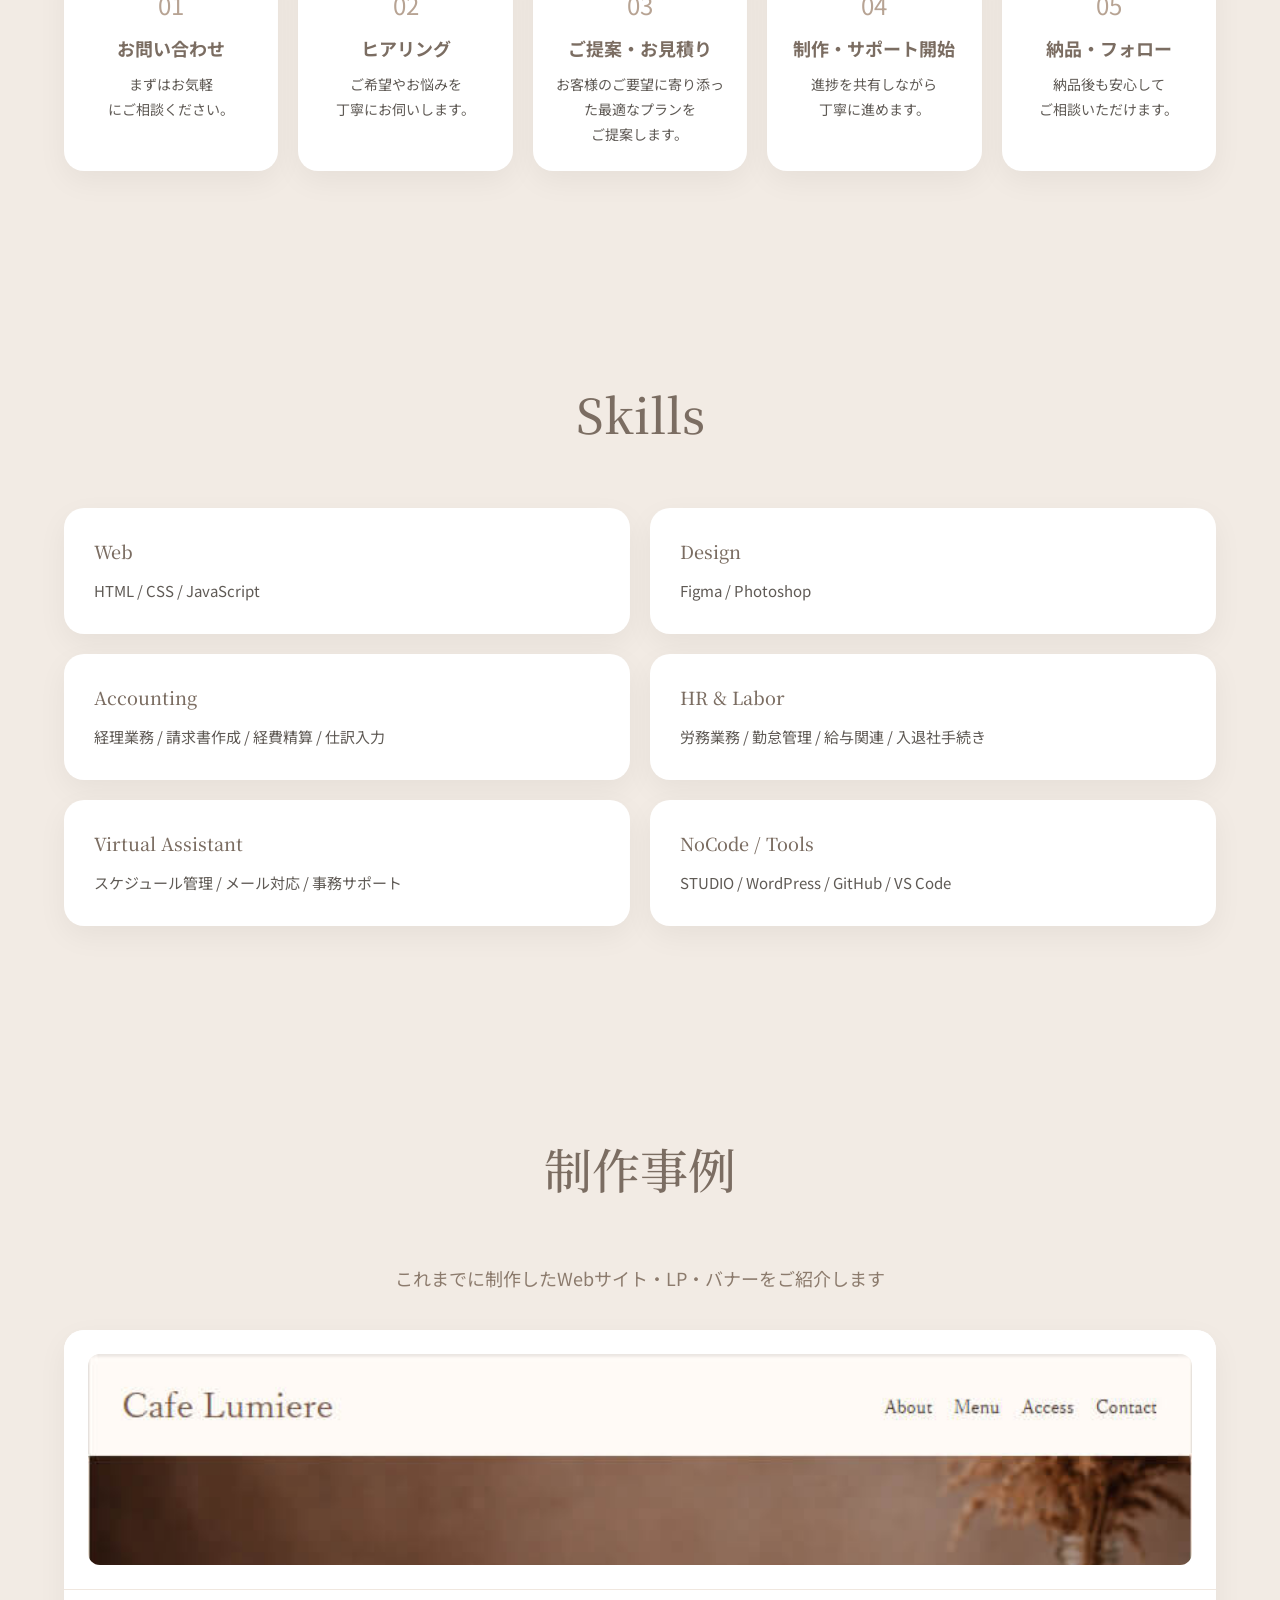
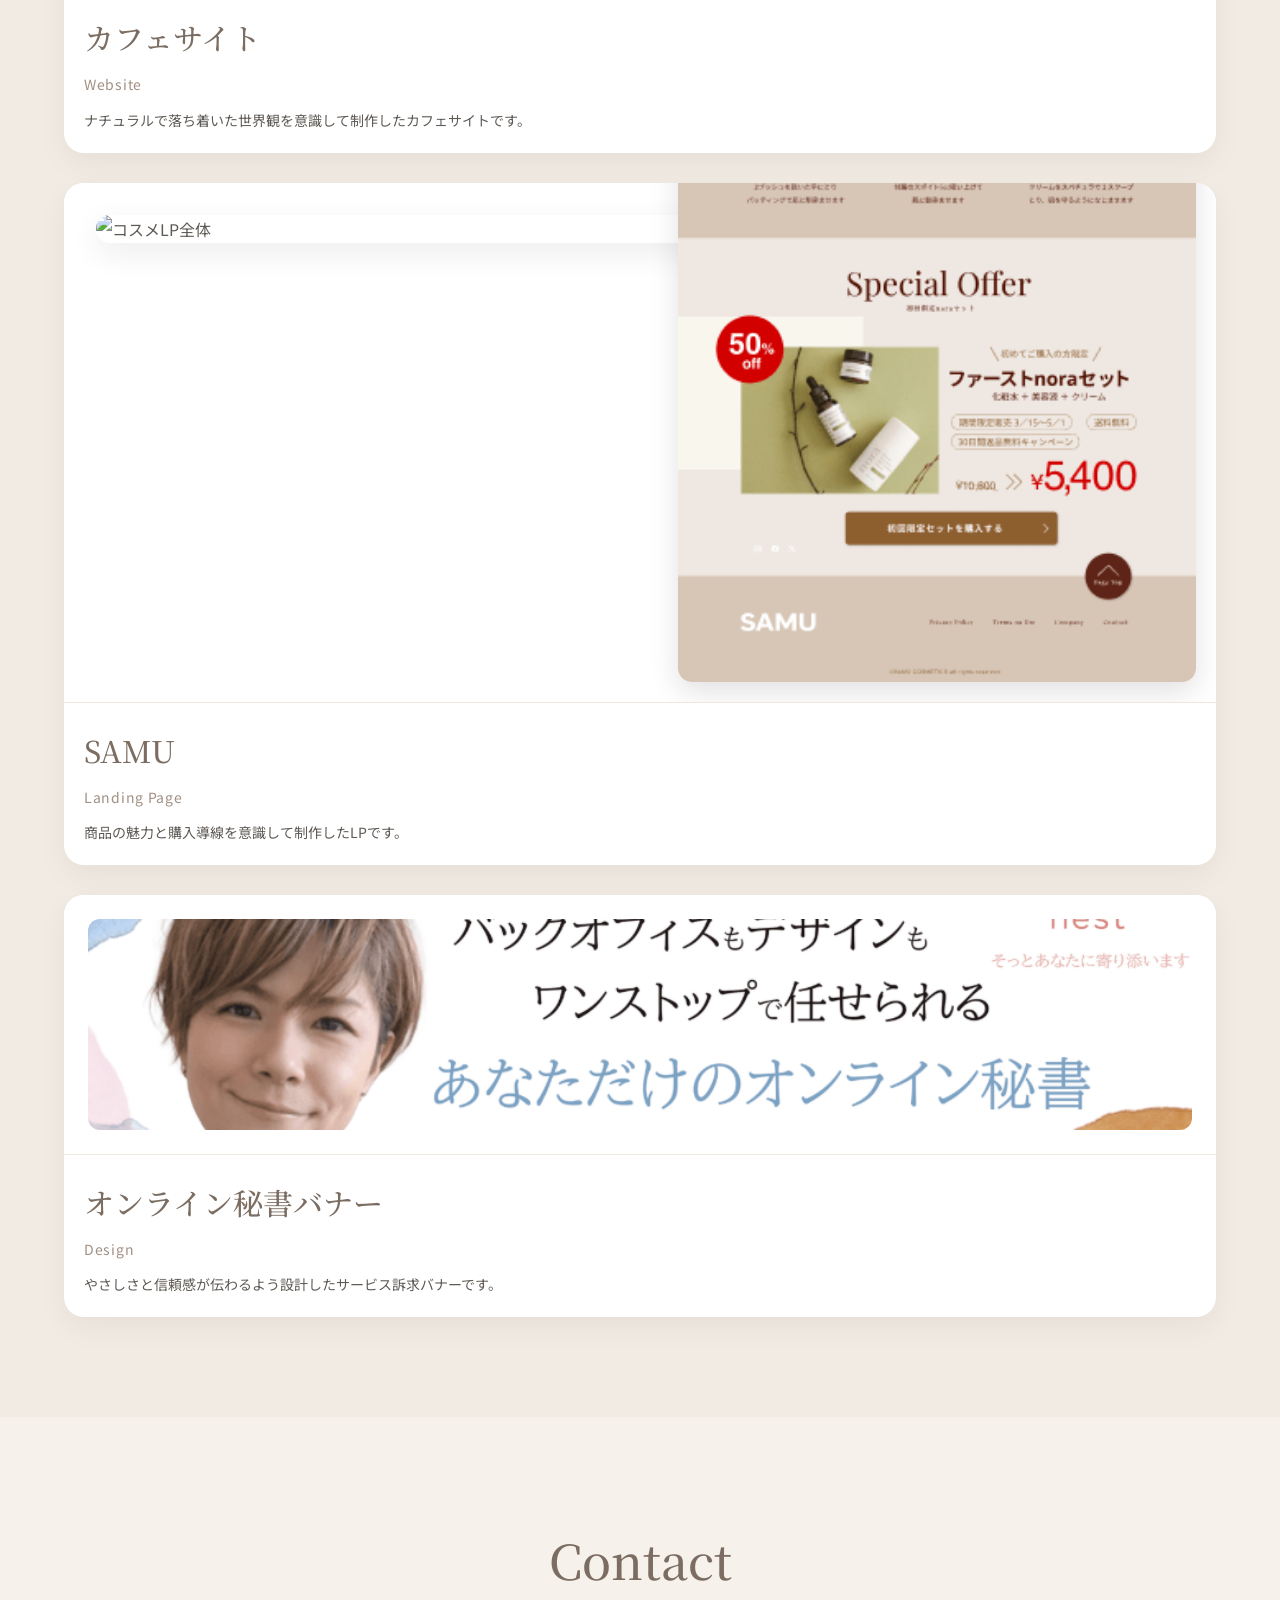
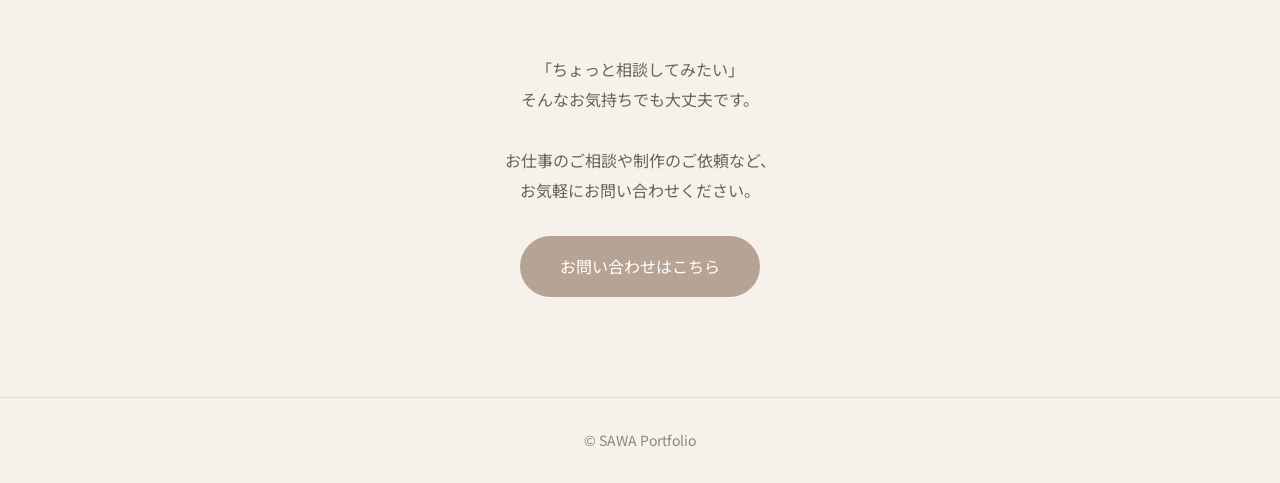
==== commit 5059f181: "UP" ====
--- a/index.html
+++ b/index.html
@@ -64,7 +64,7 @@
           <div class="about-text">
             <div class="name-row">
               <img src="images/logo.png" class="name-logo" alt="nestロゴ">
-              <h3 class="profile-name">SAWA</h3>
+              <h3 class="profile-name">SAWAMURA</h3>
             </div>
 
             <p class="profile-role">
@@ -97,102 +97,102 @@
         </div>
       </div>
     </section>
-<section id="trouble" class="section soft fade">
-  <div class="container">
-    <h2 class="section-title">こんなお悩みありませんか？</h2>
-
-    <div class="trouble-grid">
-      <div class="trouble-card">
-        <p>忙しくて事務作業まで手が回らない</p>
-      </div>
-      <div class="trouble-card">
-        <p>何をどう頼めばいいかわからない</p>
-      </div>
-      <div class="trouble-card">
-        <p>デザインも業務もまとめて相談したい</p>
-      </div>
-      <div class="trouble-card">
-        <p>安心して任せられる相手を探している</p>
-      </div>
-    </div>
-
-    <p class="trouble-message">
-      そんなお悩みに、そっと寄り添いながらサポートします。
-    </p>
-  </div>
-</section>
-<section id="service" class="section fade">
-  <div class="container">
-    <h2 class="section-title">できること</h2>
-
-    <div class="card-grid service-grid">
-
-      <div class="card">
-        <h3>Webデザイン・サイト制作</h3>
-        <p>
-          やさしさと見やすさを大切にした、
-          ナチュラルなデザインをご提案します。
+
+    <section id="trouble" class="section soft fade">
+      <div class="container">
+        <h2 class="section-title">こんなお悩みありませんか？</h2>
+
+        <div class="trouble-grid">
+          <div class="trouble-card">
+            <p>忙しくて事務作業まで手が回らない</p>
+          </div>
+          <div class="trouble-card">
+            <p>何をどう頼めばいいかわからない</p>
+          </div>
+          <div class="trouble-card">
+            <p>デザインも業務もまとめて相談したい</p>
+          </div>
+          <div class="trouble-card">
+            <p>安心して任せられる相手を探している</p>
+          </div>
+        </div>
+
+        <p class="trouble-message">
+          そんなお悩みに、そっと寄り添いながらサポートします。
         </p>
       </div>
-
-      <div class="card">
-        <h3>コーディング（HTML / CSS）</h3>
-        <p>
-          丁寧で崩れにくいコーディングで、
-          安心して使えるサイトを制作します。
-        </p>
-      </div>
-
-      <div class="card">
-        <h3>バックオフィスサポート</h3>
-        <p>
-          経理・事務・スケジュール管理など、
-          日々の業務をそっと支えます。
-        </p>
-      </div>
-
-    </div>
-  </div>
-</section>
-<section id="flow" class="section soft fade">
-  <div class="container">
-    <h2 class="section-title">ご依頼の流れ</h2>
-
-    <div class="flow-grid">
-
-      <div class="flow-card">
-        <span class="flow-number">01</span>
-        <h3>お問い合わせ</h3>
-        <p>まずはお気軽<br>にご相談ください。</p>
-      </div>
-
-      <div class="flow-card">
-        <span class="flow-number">02</span>
-        <h3>ヒアリング</h3>
-        <p>ご希望やお悩みを<br>丁寧にお伺いします。</p>
-      </div>
-
-      <div class="flow-card">
-        <span class="flow-number">03</span>
-        <h3>ご提案・お見積り</h3>
-        <p>お客様のご要望に寄り添った最適なプランを<br>ご提案します。</p>
-      </div>
-
-      <div class="flow-card">
-        <span class="flow-number">04</span>
-        <h3>制作・サポート開始</h3>
-        <p>進捗を共有しながら<br>丁寧に進めます。</p>
-      </div>
-
-      <div class="flow-card">
-        <span class="flow-number">05</span>
-        <h3>納品・フォロー</h3>
-        <p>納品後も安心して<br>ご相談いただけます。</p>
-      </div>
-
-    </div>
-  </div>
-</section>
+    </section>
+
+    <section id="service" class="section fade">
+      <div class="container">
+        <h2 class="section-title">できること</h2>
+
+        <div class="card-grid service-grid">
+          <div class="card">
+            <h3>Webデザイン・サイト制作</h3>
+            <p>
+              やさしさと見やすさを大切にした、
+              ナチュラルなデザインをご提案します。
+            </p>
+          </div>
+
+          <div class="card">
+            <h3>コーディング（HTML / CSS）</h3>
+            <p>
+              丁寧で崩れにくいコーディングで、
+              安心して使えるサイトを制作します。
+            </p>
+          </div>
+
+          <div class="card">
+            <h3>バックオフィスサポート</h3>
+            <p>
+              経理・事務・スケジュール管理など、
+              日々の業務をそっと支えます。
+            </p>
+          </div>
+        </div>
+      </div>
+    </section>
+
+    <section id="flow" class="section soft fade">
+      <div class="container">
+        <h2 class="section-title">ご依頼の流れ</h2>
+
+        <div class="flow-grid">
+          <div class="flow-card">
+            <span class="flow-number">01</span>
+            <h3>お問い合わせ</h3>
+            <p>まずはお気軽<br>にご相談ください。</p>
+          </div>
+
+          <div class="flow-card">
+            <span class="flow-number">02</span>
+            <h3>ヒアリング</h3>
+            <p>ご希望やお悩みを<br>丁寧にお伺いします。</p>
+          </div>
+
+          <div class="flow-card">
+            <span class="flow-number">03</span>
+            <h3>ご提案・お見積り</h3>
+            <p>お客様のご要望に寄り添った最適なプランを<br>ご提案します。</p>
+          </div>
+
+          <div class="flow-card">
+            <span class="flow-number">04</span>
+            <h3>制作・サポート開始</h3>
+            <p>進捗を共有しながら<br>丁寧に進めます。</p>
+          </div>
+
+          <div class="flow-card">
+            <span class="flow-number">05</span>
+            <h3>納品・フォロー</h3>
+            <p>納品後も安心して<br>ご相談いただけます。</p>
+          </div>
+        </div>
+      </div>
+    </section>
+
     <section id="skills" class="section soft fade">
       <div class="container">
         <h2 class="section-title">Skills</h2>
@@ -231,99 +231,78 @@
       </div>
     </section>
 
-    <section id="service" class="section fade">
-      <div class="container">
-        <h2 class="section-title">Service</h2>
-
-        <div class="card-grid skills-grid">
-          <div class="card">
-            <h3>Web Design</h3>
-            <p>ナチュラルで見やすく、やさしさが伝わるデザインをご提案します。</p>
-          </div>
-
-          <div class="card">
-            <h3>Coding</h3>
-            <p>HTML / CSS を中心に、シンプルで整ったサイト制作に対応します。</p>
-          </div>
-
-          <div class="card">
-            <h3>Back Office</h3>
-            <p>経理・事務・スケジュール管理など、日々の業務をそっと支えます。</p>
-          </div>
-        </div>
-      </div>
-    </section>
-
     <section id="works" class="section soft fade">
       <div class="container">
-        <h2 class="section-title">Works</h2>
+        <h2 class="section-title">制作事例</h2>
+
+        <p class="section-lead">
+          これまでに制作したWebサイト・LP・バナーをご紹介します
+        </p>
 
         <div class="works-grid">
-          <a href="cafe.html" class="work">
-            <div class="work-frame">
-              <iframe src="works/cafe-site/index.html" title="Warm Cafe プレビュー" loading="lazy"></iframe>
-              <span class="work-overlay">view Project</span>
-            </div>
-            <div class="work-body">
-              <h3>Warm Cafe</h3>
-              <p class="work-category">Cafe Website</p>
-              <p class="work-description">
-                落ち着いた配色と余白を意識した、ナチュラルなカフェサイトです。
-              </p>
-            </div>
+
+<a href="cafe.html" class="work">
+  <div class="work-frame image-frame cafe-frame">
+    <img src="images/cafe-thumb.jpg" alt="カフェサイト" class="cafe-thumb">
+    <span class="work-overlay">view Project</span>
+  </div>
+  <div class="work-body">
+    <h3>カフェサイト</h3>
+    <p class="work-category">Website</p>
+    <p class="work-description">
+      ナチュラルで落ち着いた世界観を意識して制作したカフェサイトです。
+    </p>
+  </div>
+</a>
+
+      <div class="work">
+  <div class="work-frame image-frame cosmetic-frame">
+    <img src="images/cosmetic-thumb.jpg" alt="コスメLP全体" class="cosmetic-main">
+    <img src="images/cosmetic-detail.jpg" alt="コスメLP詳細" class="cosmetic-sub">
+  </div>
+  <div class="work-body">
+    <h3>SAMU</h3>
+    <p class="work-category">Landing Page</p>
+    <p class="work-description">
+      商品の魅力と購入導線を意識して制作したLPです。
+    </p>
+  </div>
+</div>  
+
+<div class="work">
+  <div class="work-frame image-frame banner-frame">
+    <img src="images/banner-online-secretary.jpg" alt="オンライン秘書バナー" class="banner-thumb">
+  </div>
+  <div class="work-body">
+    <h3>オンライン秘書バナー</h3>
+    <p class="work-category">Design</p>
+    <p class="work-description">
+      やさしさと信頼感が伝わるよう設計したサービス訴求バナーです。
+    </p>
+  </div>
+</div>
+        </div>
+      </div>
+    </section>
+
+    <section id="contact" class="section fade">
+      <div class="container">
+        <div class="contact-box">
+          <h2 class="section-title">Contact</h2>
+
+          <p class="contact-text">
+            「ちょっと相談してみたい」<br>
+            そんなお気持ちでも大丈夫です。<br><br>
+            お仕事のご相談や制作のご依頼など、<br>
+            お気軽にお問い合わせください。
+          </p>
+
+          <a href="https://forms.gle/thsWUJaauXYp8eBP9" target="_blank" class="contact-button">
+            お問い合わせはこちら
           </a>
-
-          <a href="beauty.html" class="work work-beauty">
-            <div class="work-frame">
-              <iframe src="works/beauty-site/index.html" title="Lueur プレビュー" loading="lazy"></iframe>
-              <span class="work-overlay">view Project</span>
-            </div>
-            <div class="work-body">
-              <h3>Lueur</h3>
-              <p class="work-category">Beauty Salon Website</p>
-              <p class="work-description">
-                清潔感とやわらかさを大切にした、美容院サイトです。
-              </p>
-            </div>
-          </a>
-
-          <a href="cosmetic.html" class="work work-cosmetic">
-            <div class="work-frame">
-              <iframe src="works/cosmetic-site/index.html" title="Silky Choco プレビュー" loading="lazy"></iframe>
-              <span class="work-overlay">view Project</span>
-            </div>
-            <div class="work-body">
-              <h3>Silky Choco</h3>
-              <p class="work-category">Cosmetic Website</p>
-              <p class="work-description">
-                やさしく上品な世界観を意識した、化粧品ブランドサイトです。
-              </p>
-            </div>
-          </a>
-        </div>
-      </div>
-    </section>
-
-<section id="contact" class="section fade">
-  <div class="container">
-    <div class="contact-box">
-
-      <h2 class="section-title">Contact</h2>
-
-      <p class="contact-text">
-        「ちょっと相談してみたい」<br>
-        そんなお気持ちでも大丈夫です。<br><br>
-        お仕事のご相談や制作のご依頼など、<br>
-        お気軽にお問い合わせください。
-      </p>
-
-      <a href="https://forms.gle/thsWUJaauXYp8eBP9" target="_blank" class="contact-button">
-        お問い合わせはこちら
-      </a>
-
-    </div>
-  </div>
-</section>
+        </div>
+      </div>
+    </section>
   </main>
 
   <footer class="footer">
--- a/style.css
+++ b/style.css
@@ -35,7 +35,7 @@
 
 .container {
   width: 90%;
-  max-width: 1100px;
+  max-width: 1280px;
   margin: 0 auto;
 }
 
@@ -110,22 +110,29 @@
 
 /* hero */
 .hero {
+  position: relative;
   min-height: 100vh;
   background:
-    linear-gradient(
-      rgba(246, 241, 235, 0.45),
-      rgba(246, 241, 235, 0.45)
-    ),
-    url("images/desk.jpg");
-  background-size: cover;
-  background-position: center;
+    url("images/desk.jpg") no-repeat center center / cover;
   display: flex;
   align-items: center;
+  overflow: hidden;
+  isolation: isolate;
   animation: heroZoom 18s ease-in-out infinite alternate;
 }
 
+.hero::before {
+  content: "";
+  position: absolute;
+  inset: 0;
+  background: rgba(60, 52, 46, 0.28);
+  z-index: 0;
+}
+
 .hero-inner {
   width: 100%;
+  position: relative;
+  z-index: 1;
 }
 
 .hero-copy {
@@ -135,9 +142,10 @@
 .hero-label {
   font-family: "Noto Serif JP", serif;
   font-size: 28px;
-  color: #8c7b6d;
+  color: #f7f2ed;
   letter-spacing: 0.04em;
   margin-bottom: 18px;
+  text-shadow: 0 2px 10px rgba(0, 0, 0, 0.25);
 }
 
 .hero-title {
@@ -145,18 +153,19 @@
   letter-spacing: 0.05em;
   line-height: 1.3;
   font-size: 59px;
-  color: #5f5a55;
+  color: #ffffff;
   font-weight: 500;
   margin-bottom: 18px;
-  text-shadow: 0 1px 8px rgba(255, 255, 255, 0.18);
+  text-shadow: 0 3px 12px rgba(0, 0, 0, 0.35);
 }
 
 .hero-message {
   font-size: 24px;
   line-height: 1.8;
-  color: #6a615a;
+  color: #f5f1ec;
   margin-bottom: 26px;
   max-width: 760px;
+  text-shadow: 0 2px 8px rgba(0, 0, 0, 0.28);
 }
 
 .button {
@@ -195,16 +204,22 @@
 }
 
 .about-image {
+  width: 180px;
+  height: 180px;
+  border-radius: 50%;
+  overflow: hidden;
   flex-shrink: 0;
+  margin:0 auto 24PX;
 }
 
 .about-image img {
-  width: 120px;
-  height: 120px;
+  width: 100%;
+  height: 100%;
   object-fit: cover;
-  border-radius: 50%;
-  box-shadow: 0 10px 30px rgba(0, 0, 0, 0.08);
-}
+  object-position: center 20%; 
+  display: block;
+}
+
 
 .about-text {
   flex: 1;
@@ -218,7 +233,7 @@
 }
 
 .name-logo {
-  width: 42px;
+  width: 130px;
   height: auto;
   flex-shrink: 0;
 }
@@ -260,9 +275,20 @@
 }
 
 .skills-grid {
-  grid-template-columns: repeat(3, 1fr);
-}
-
+  display: grid;
+  grid-template-columns: repeat(2,1fr);
+  gap: 20px;
+}
+
+.skills-grid .card h3 {
+  font-size: 18px;
+  margin-bottom: 12px;
+}
+
+.skills-grid .card p {
+  font-size: 15px;
+  line-height: 1.8;
+}
 .card {
   display: block;
   background: #ffffff;
@@ -314,11 +340,13 @@
 
 .work-frame {
   width: 100%;
-  height: 260px;
+  height: 550px;
   overflow: hidden;
   background: #fff;
   border-bottom: 1px solid #f0e7df;
   position: relative;
+  padding: 24px;
+
 }
 
 .work-frame iframe {
@@ -557,7 +585,73 @@
   opacity: 1;
   transform: translateY(0);
 }
-
+.cosmetic-frame {
+  position: relative;
+  background: #f8f4ef;
+  min-height: 520px;
+  padding: 32px;
+  overflow: hidden;
+}
+
+.cosmetic-frame .cosmetic-main {
+  width: 68%;
+  height: auto !important;
+  object-fit: contain !important;
+  padding: 0 !important;
+  border-radius: 14px;
+  box-shadow: 0 10px 30px rgba(0, 0, 0, 0.08);
+}
+
+.cosmetic-frame .cosmetic-sub {
+  width: 42%;
+  height: auto !important;
+  object-fit: contain !important;
+  padding: 0 !important;
+  position: absolute;
+  right: 28px;
+  bottom: 28px;
+  border-radius: 14px;
+  background: #fff;
+  box-shadow: 0 10px 30px rgba(0, 0, 0, 0.12);
+}
+
+.cafe-frame {
+  background: #f8f4ef;
+}
+
+.cafe-thumb {
+  width: 100%;
+  height: 100%;
+  object-fit: contain;
+  object-position: top center;
+  border-radius: 12px;
+  background: #f8f4ef;
+}
+
+.banner-frame {
+  background: #f8f4ef;
+}
+
+.banner-thumb {
+  width: 100%;
+  height: 100%;
+  object-fit: contain;
+  object-position: center center;
+  border-radius: 12px;
+  background: #f8f4ef;
+}
+#contact .container {
+  text-align: center;
+}
+
+.contact-box {
+  text-align: center;
+}
+
+.contact-button {
+  display: inline-block;
+  margin: 20px auto 0;
+}
 /* responsive */
 @media (max-width: 1024px) {
   .hero-title {
@@ -647,7 +741,25 @@
   font-size: 14px;
   line-height: 1.8;
 }
-
+.image-frame {
+  height: 260px;
+  background: #fff;
+  border-bottom: 1px solid #f0e7df;
+  position: relative;
+  overflow: hidden;
+}
+
+.image-frame img {
+  width: 100%;
+  height: 100%;
+  display: block;
+}
+
+.site-preview img {
+  width: 100%;
+  display: block;
+  border-radius: 10px;
+}
 /* スマホ */
 @media (max-width: 768px) {
   .trouble-grid,
@@ -664,99 +776,64 @@
     font-size: 18px;
   }
 }
-@media (max-width: 768px) {
-  .section {
-    padding: 70px 0;
-  }
-
-  .section-title {
-    font-size: 38px;
-    margin-bottom: 36px;
-  }
-
-  .header-inner {
-    flex-direction: column;
-    gap: 14px;
-  }
-
-  .logo img {
-    width: 90px;
-  }
-
-  .nav {
-    gap: 14px;
-    justify-content: center;
-  }
-
-  .nav a {
-    font-size: 12px;
-  }
-
-  .hero {
-    min-height: 78vh;
-    padding: 40px 0;
-    background-position: center;
-    animation: none;
-  }
-
-  .hero-copy {
-    max-width: 100%;
-  }
-
-  .hero-label {
-    font-size: 18px;
-    margin-bottom: 10px;
-  }
-
-  .hero-title {
-    font-size: 32px;
-    line-height: 1.5;
-    margin-bottom: 14px;
-  }
-
-  .hero-message {
-    font-size: 16px;
-    line-height: 1.9;
-    margin-bottom: 20px;
-  }
-
-  .button {
-    font-size: 15px;
-    padding: 12px 24px;
-  }
-
-  .about-box {
-    flex-direction: column;
-    align-items: center;
-    text-align: center;
-    padding: 28px 18px;
-    gap: 24px;
-  }
-
-  .about-image img {
-    width: 110px;
-    height: 110px;
-  }
-
-  .about-text {
-    width: 100%;
-  }
-
-  .name-row {
-    flex-direction: column;
-    justify-content: center;
-    gap: 10px;
-    margin-bottom: 10px;
-  }
-
-  .name-logo {
-    width: 60px;
-  }
-
-  .profile-name {
-    font-size: 30px;
-  }
-
+.about-box {
+  flex-direction: column;
+  align-items: center;
+  text-align: center;
+  padding: 28px 18px;
+  gap: 20px;
+}
+
+.about-image {
+  width: 140px;
+  height: 140px;
+  border-radius: 50%;
+  overflow: hidden;
+  margin: 0 auto;
+}
+
+.about-image img {
+  width: 100%;
+  height: 100%;
+  object-fit: cover;
+  object-position: center 20%;
+}
+
+.about-text {
+  width: 100%;
+}
+
+.name-row {
+  display: flex;
+  flex-direction: row;
+  justify-content: center;
+  align-items: center;
+  gap: 12px;
+  margin-bottom: 12px;
+}
+
+.name-logo {
+  width: 38px;
+  height: auto;
+}
+
+.profile-name {
+  font-size: 26px;
+  line-height: 1.2;
+}
+
+.profile-role {
+  font-size: 13px;
+  text-align: center;
+  margin-bottom: 18px;
+  letter-spacing: 0.03em;
+}
+
+.about-text p {
+  text-align: left;
+  font-size: 15px;
+  line-height: 1.9;
+}
   .profile-role {
     font-size: 13px;
     text-align: center;
@@ -769,12 +846,12 @@
     font-size: 15px;
     line-height: 1.9;
   }
-
-  .skills-grid,
   .works-grid,
   .detail-info-grid {
     grid-template-columns: 1fr;
   }
+  .skills-grid,
+     grid-template-columns: repeat(2,1fr);
 
   .card h3,
   .work h3 {
@@ -801,6 +878,7 @@
     height: 520px;
   }
 }
+
 .contact-box {
   background: #ffffff;
   border-radius: 30px;
@@ -815,10 +893,12 @@
   line-height: 1.9;
   color: #6a615a;
   margin-bottom: 30px;
+  text-align: center;
 }
 
 .contact-button {
   display: inline-block;
+  margin: 0 auto;
   background: #b7a393;
   color: #ffffff;
   padding: 16px 40px;
@@ -832,6 +912,34 @@
 .contact-button:hover {
   background: #a08d7e;
 }
+.image-frame {
+  height: 260px;
+  background: #fff;
+  border-bottom: 1px solid #f0e7df;
+  overflow: hidden;
+}
+
+.image-frame img {
+  width: 100%;
+  height: 100%;
+  object-fit: cover;
+}
+.cosmetic-frame .cosmetic-main {
+  width: 70%;
+  height: auto !important;
+  object-fit: contain !important;
+  padding: 0 !important;
+}
+
+.cosmetic-frame .cosmetic-sub {
+  width: 45%;
+  height: auto !important;
+  object-fit: contain !important;
+  padding: 0 !important;
+  position: absolute;
+  right: 20px;
+  bottom: 20px;
+}
 
 /* スマホ */
 @media (max-width: 768px) {
